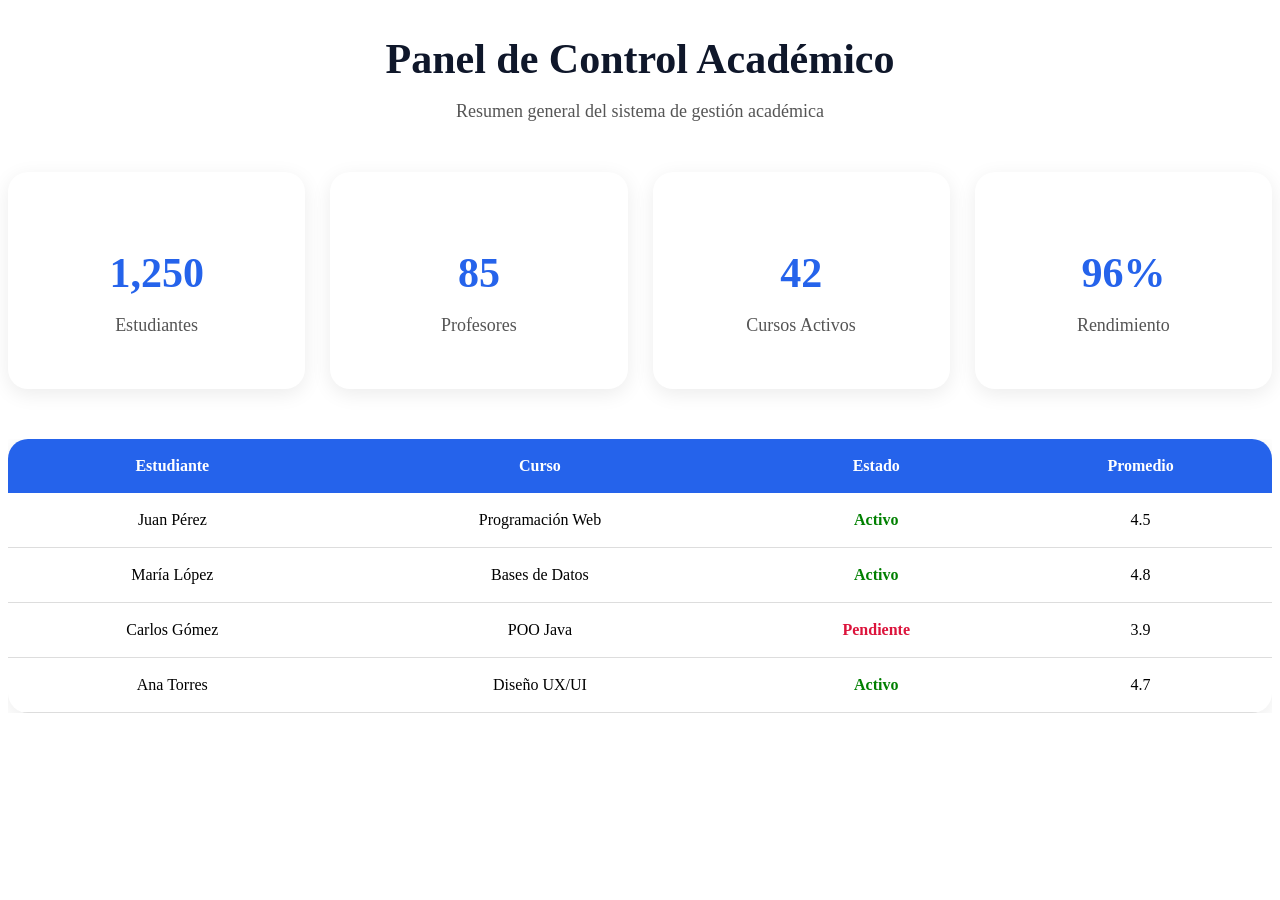
==== dashboard.html @ bc74f854 "feat:The dashboard section was added to the page" ====
<!DOCTYPE html>
<html lang="en">
<head>
    <meta charset="UTF-8">
    <meta name="viewport" content="width=device-width, initial-scale=1.0">
    <title>dashboard</title>
    <link rel="stylesheet" href="css/dashboard.css">
</head>
<body>
     <div class="dashboard-header">
        <h2>Panel de Control Académico</h2>
        <p>Resumen general del sistema de gestión académica</p>
    </div>

    <div class="dashboard-cards">

        <div class="dashboard-card">
            <h3>1,250</h3>
            <p>Estudiantes</p>
        </div>

        <div class="dashboard-card">
            <h3>85</h3>
            <p>Profesores</p>
        </div>

        <div class="dashboard-card">
            <h3>42</h3>
            <p>Cursos Activos</p>
        </div>

        <div class="dashboard-card">
            <h3>96%</h3>
            <p>Rendimiento</p>
        </div>

    </div>

    <div class="dashboard-table-container">

        <table class="dashboard-table">

            <thead>
                <tr>
                    <th>Estudiante</th>
                    <th>Curso</th>
                    <th>Estado</th>
                    <th>Promedio</th>
                </tr>
            </thead>

            <tbody>

                <tr>
                    <td>Juan Pérez</td>
                    <td>Programación Web</td>
                    <td class="active">Activo</td>
                    <td>4.5</td>
                </tr>

                <tr>
                    <td>María López</td>
                    <td>Bases de Datos</td>
                    <td class="active">Activo</td>
                    <td>4.8</td>
                </tr>

                <tr>
                    <td>Carlos Gómez</td>
                    <td>POO Java</td>
                    <td class="inactive">Pendiente</td>
                    <td>3.9</td>
                </tr>

                <tr>
                    <td>Ana Torres</td>
                    <td>Diseño UX/UI</td>
                    <td class="active">Activo</td>
                    <td>4.7</td>
                </tr>

            </tbody>

        </table>

    </div>
</body>
</html>
---- css/dashboard.css ----
/* DASHBOARD */

.dashboard{
    width: 100%;
    padding: 90px 8%;
    background: #eef4ff;
}

.dashboard-header{
    text-align: center;
    margin-bottom: 50px;
}

.dashboard-header h2{
    font-size: 42px;
    color: #0f172a;
    margin-bottom: 10px;
}

.dashboard-header p{
    color: #555;
    font-size: 18px;
}

.dashboard-cards{
    display: grid;
    grid-template-columns: repeat(auto-fit, minmax(220px,1fr));
    gap: 25px;
    margin-bottom: 50px;
}

.dashboard-card{
    background: white;
    padding: 35px;
    border-radius: 20px;
    text-align: center;
    box-shadow: 0px 5px 20px rgba(0,0,0,0.08);
    transition: 0.3s;
}

.dashboard-card:hover{
    transform: translateY(-8px);
}

.dashboard-card h3{
    font-size: 42px;
    color: #2563eb;
    margin-bottom: 10px;
}

.dashboard-card p{
    color: #555;
    font-size: 18px;
}

/* TABLA */

.dashboard-table-container{
    overflow-x: auto;
}

.dashboard-table{
    width: 100%;
    border-collapse: collapse;
    background: white;
    border-radius: 20px;
    overflow: hidden;
    box-shadow: 0px 5px 20px rgba(0,0,0,0.08);
}

.dashboard-table thead{
    background: #2563eb;
    color: white;
}

.dashboard-table th,
.dashboard-table td{
    padding: 18px;
    text-align: center;
}

.dashboard-table tbody tr{
    border-bottom: 1px solid #ddd;
    transition: 0.3s;
}

.dashboard-table tbody tr:hover{
    background: #f1f5ff;
}

.active{
    color: green;
    font-weight: bold;
}

.inactive{
    color: crimson;
    font-weight: bold;
}

/* RESPONSIVE */

@media(max-width:768px){

    .dashboard-header h2{
        font-size: 32px;
    }

    .dashboard-card h3{
        font-size: 32px;
    }

}
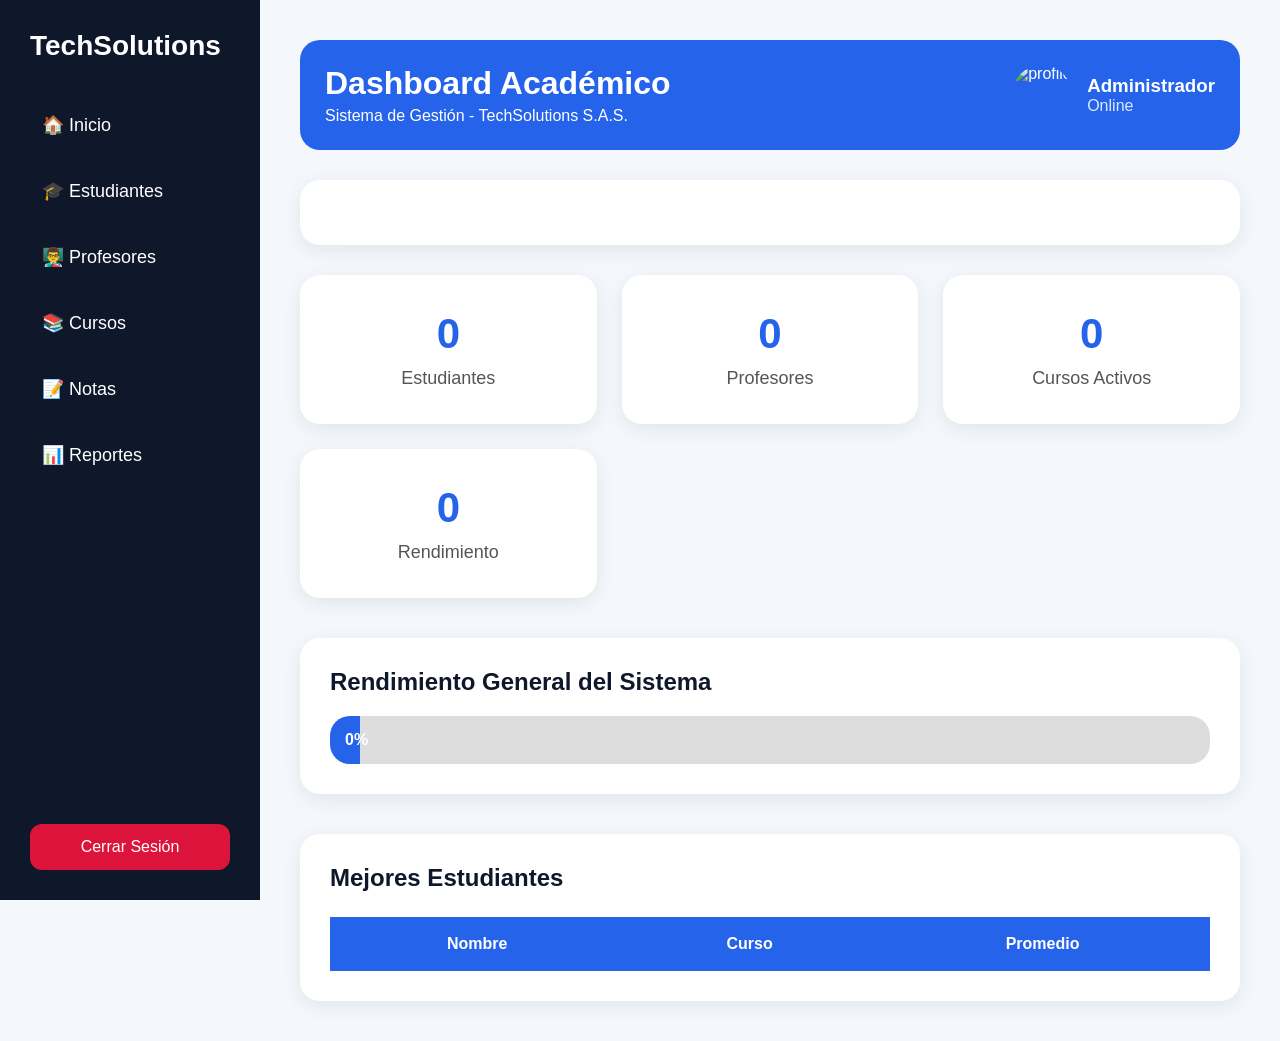
==== commit a6193efb: "feat:Some JavaScript functions were created on the dashboard" ====
--- a/dashboard.html
+++ b/dashboard.html
@@ -1,88 +1,172 @@
 <!DOCTYPE html>
-<html lang="en">
+<html lang="es">
+
 <head>
+
     <meta charset="UTF-8">
     <meta name="viewport" content="width=device-width, initial-scale=1.0">
-    <title>dashboard</title>
+
+    <title>Dashboard | TechSolutions S.A.S.</title>
+
     <link rel="stylesheet" href="css/dashboard.css">
+
 </head>
+
 <body>
-     <div class="dashboard-header">
-        <h2>Panel de Control Académico</h2>
-        <p>Resumen general del sistema de gestión académica</p>
-    </div>
 
-    <div class="dashboard-cards">
+    <!-- SIDEBAR -->
 
-        <div class="dashboard-card">
-            <h3>1,250</h3>
-            <p>Estudiantes</p>
+    <aside class="sidebar">
+
+        <div>
+
+            <h2>TechSolutions</h2>
+
+            <ul>
+
+                <li><a href="#">🏠 Inicio</a></li>
+                <li><a href="#">🎓 Estudiantes</a></li>
+                <li><a href="#">👨‍🏫 Profesores</a></li>
+                <li><a href="#">📚 Cursos</a></li>
+                <li><a href="#">📝 Notas</a></li>
+                <li><a href="#">📊 Reportes</a></li>
+
+            </ul>
+
         </div>
 
-        <div class="dashboard-card">
-            <h3>85</h3>
-            <p>Profesores</p>
-        </div>
+        <a href="#" class="logout">Cerrar Sesión</a>
 
-        <div class="dashboard-card">
-            <h3>42</h3>
-            <p>Cursos Activos</p>
-        </div>
+    </aside>
 
-        <div class="dashboard-card">
-            <h3>96%</h3>
-            <p>Rendimiento</p>
-        </div>
 
-    </div>
+    <!-- MAIN CONTENT -->
 
-    <div class="dashboard-table-container">
+    <main class="main-content">
 
-        <table class="dashboard-table">
+        <!-- TOPBAR -->
 
-            <thead>
-                <tr>
-                    <th>Estudiante</th>
-                    <th>Curso</th>
-                    <th>Estado</th>
-                    <th>Promedio</th>
-                </tr>
-            </thead>
+        <header class="topbar">
 
-            <tbody>
+            <div>
+                <h1>Dashboard Académico</h1>
+                <p>Sistema de Gestión - TechSolutions S.A.S.</p>
+            </div>
 
-                <tr>
-                    <td>Juan Pérez</td>
-                    <td>Programación Web</td>
-                    <td class="active">Activo</td>
-                    <td>4.5</td>
-                </tr>
+            <div class="profile">
 
-                <tr>
-                    <td>María López</td>
-                    <td>Bases de Datos</td>
-                    <td class="active">Activo</td>
-                    <td>4.8</td>
-                </tr>
+                <img src="https://i.pravatar.cc/100" alt="profile">
 
-                <tr>
-                    <td>Carlos Gómez</td>
-                    <td>POO Java</td>
-                    <td class="inactive">Pendiente</td>
-                    <td>3.9</td>
-                </tr>
+                <div>
+                    <h3>Administrador</h3>
+                    <span>Online</span>
+                </div>
 
-                <tr>
-                    <td>Ana Torres</td>
-                    <td>Diseño UX/UI</td>
-                    <td class="active">Activo</td>
-                    <td>4.7</td>
-                </tr>
+            </div>
 
-            </tbody>
+        </header>
 
-        </table>
 
-    </div>
+        <!-- INFO PANEL -->
+
+        <section class="info-panel">
+
+            <h3 id="fecha"></h3>
+
+            <p id="mensaje"></p>
+
+            <h3 id="reloj"></h3>
+
+        </section>
+
+
+        <!-- CARDS -->
+
+        <section class="cards">
+
+            <div class="card">
+
+                <h2 class="number" data-target="1250">0</h2>
+
+                <p>Estudiantes</p>
+
+            </div>
+
+            <div class="card">
+
+                <h2 class="number" data-target="85">0</h2>
+
+                <p>Profesores</p>
+
+            </div>
+
+            <div class="card">
+
+                <h2 class="number" data-target="42">0</h2>
+
+                <p>Cursos Activos</p>
+
+            </div>
+
+            <div class="card">
+
+                <h2 class="number" data-target="96">0</h2>
+
+                <p>Rendimiento</p>
+
+            </div>
+
+        </section>
+
+
+        <!-- PROGRESS -->
+
+        <section class="progress-section">
+
+            <h2>Rendimiento General del Sistema</h2>
+
+            <div class="progress-container">
+
+                <div class="progress-bar" id="barra">
+                    0%
+                </div>
+
+            </div>
+
+        </section>
+
+
+        <!-- TABLE -->
+
+        <section class="table-section">
+
+            <h2>Mejores Estudiantes</h2>
+
+            <table>
+
+                <thead>
+
+                    <tr>
+                        <th>Nombre</th>
+                        <th>Curso</th>
+                        <th>Promedio</th>
+                    </tr>
+
+                </thead>
+
+                <tbody id="tabla-estudiantes">
+
+                </tbody>
+
+            </table>
+
+        </section>
+
+    </main>
+
+
+    <script src="js/dasboard.js"></script>
+
 </body>
+
 </html>
--- a/css/dashboard.css
+++ b/css/dashboard.css
@@ -1,113 +1,244 @@
-/* DASHBOARD */
-
-.dashboard{
-    width: 100%;
-    padding: 90px 8%;
-    background: #eef4ff;
-}
-
-.dashboard-header{
-    text-align: center;
-    margin-bottom: 50px;
-}
-
-.dashboard-header h2{
-    font-size: 42px;
-    color: #0f172a;
-    margin-bottom: 10px;
-}
-
-.dashboard-header p{
+*{
+    margin: 0;
+    padding: 0;
+    box-sizing: border-box;
+    font-family: Arial, Helvetica, sans-serif;
+}
+
+body{
+    display: flex;
+    background: #f4f7fb;
+}
+
+/* SIDEBAR */
+
+.sidebar{
+    width: 260px;
+    height: 100vh;
+    background: #0f172a;
+    padding: 30px;
+    position: fixed;
+    display: flex;
+    flex-direction: column;
+    justify-content: space-between;
+}
+
+.sidebar h2{
+    color: white;
+    margin-bottom: 40px;
+    font-size: 28px;
+}
+
+.sidebar ul{
+    list-style: none;
+}
+
+.sidebar ul li{
+    margin: 20px 0;
+}
+
+.sidebar ul li a{
+    text-decoration: none;
+    color: white;
+    font-size: 18px;
+    transition: 0.3s;
+    display: block;
+    padding: 12px;
+    border-radius: 10px;
+}
+
+.sidebar ul li a:hover{
+    background: #2563eb;
+}
+
+.logout{
+    background: crimson;
+    color: white;
+    text-decoration: none;
+    padding: 14px;
+    border-radius: 12px;
+    text-align: center;
+    transition: 0.3s;
+}
+
+.logout:hover{
+    background: rgb(180, 0, 36);
+}
+
+/* MAIN */
+
+.main-content{
+    margin-left: 260px;
+    width: calc(100% - 260px);
+    padding: 40px;
+}
+
+/* TOPBAR */
+
+.topbar{
+    background: #2563eb;
+    color: white;
+    padding: 25px;
+    border-radius: 20px;
+    display: flex;
+    justify-content: space-between;
+    align-items: center;
+    margin-bottom: 30px;
+    transition: 1s;
+}
+
+.topbar p{
+    margin-top: 5px;
+}
+
+.profile{
+    display: flex;
+    align-items: center;
+    gap: 15px;
+}
+
+.profile img{
+    width: 60px;
+    height: 60px;
+    border-radius: 50%;
+}
+
+.profile span{
+    color: #dbeafe;
+}
+
+/* INFO PANEL */
+
+.info-panel{
+    background: white;
+    padding: 25px;
+    border-radius: 20px;
+    margin-bottom: 30px;
+    box-shadow: 0px 5px 20px rgba(0,0,0,0.08);
+}
+
+.info-panel p{
+    margin: 15px 0;
     color: #555;
     font-size: 18px;
 }
 
-.dashboard-cards{
+/* CARDS */
+
+.cards{
     display: grid;
     grid-template-columns: repeat(auto-fit, minmax(220px,1fr));
     gap: 25px;
-    margin-bottom: 50px;
-}
-
-.dashboard-card{
+    margin-bottom: 40px;
+}
+
+.card{
     background: white;
     padding: 35px;
     border-radius: 20px;
-    text-align: center;
-    box-shadow: 0px 5px 20px rgba(0,0,0,0.08);
-    transition: 0.3s;
-}
-
-.dashboard-card:hover{
+    box-shadow: 0px 5px 20px rgba(0,0,0,0.08);
+    transition: 0.3s;
+    text-align: center;
+}
+
+.card:hover{
     transform: translateY(-8px);
 }
 
-.dashboard-card h3{
+.card h2{
+    color: #2563eb;
     font-size: 42px;
-    color: #2563eb;
     margin-bottom: 10px;
 }
 
-.dashboard-card p{
+.card p{
     color: #555;
     font-size: 18px;
 }
 
-/* TABLA */
-
-.dashboard-table-container{
-    overflow-x: auto;
-}
-
-.dashboard-table{
+/* PROGRESS */
+
+.progress-section{
+    background: white;
+    padding: 30px;
+    border-radius: 20px;
+    margin-bottom: 40px;
+    box-shadow: 0px 5px 20px rgba(0,0,0,0.08);
+}
+
+.progress-section h2{
+    margin-bottom: 20px;
+    color: #0f172a;
+}
+
+.progress-container{
+    width: 100%;
+    background: #ddd;
+    border-radius: 20px;
+    overflow: hidden;
+}
+
+.progress-bar{
+    width: 0%;
+    padding: 15px;
+    background: #2563eb;
+    color: white;
+    text-align: center;
+    font-weight: bold;
+    transition: 0.3s;
+}
+
+/* TABLE */
+
+.table-section{
+    background: white;
+    padding: 30px;
+    border-radius: 20px;
+    box-shadow: 0px 5px 20px rgba(0,0,0,0.08);
+}
+
+.table-section h2{
+    margin-bottom: 25px;
+    color: #0f172a;
+}
+
+table{
     width: 100%;
     border-collapse: collapse;
-    background: white;
-    border-radius: 20px;
-    overflow: hidden;
-    box-shadow: 0px 5px 20px rgba(0,0,0,0.08);
-}
-
-.dashboard-table thead{
-    background: #2563eb;
-    color: white;
-}
-
-.dashboard-table th,
-.dashboard-table td{
+}
+
+table th{
+    background: #2563eb;
+    color: white;
+}
+
+table th,
+table td{
     padding: 18px;
     text-align: center;
 }
 
-.dashboard-table tbody tr{
-    border-bottom: 1px solid #ddd;
-    transition: 0.3s;
-}
-
-.dashboard-table tbody tr:hover{
+table tr:nth-child(even){
     background: #f1f5ff;
 }
 
-.active{
-    color: green;
-    font-weight: bold;
-}
-
-.inactive{
-    color: crimson;
-    font-weight: bold;
-}
-
 /* RESPONSIVE */
 
-@media(max-width:768px){
-
-    .dashboard-header h2{
-        font-size: 32px;
+@media(max-width:900px){
+
+    .sidebar{
+        display: none;
     }
 
-    .dashboard-card h3{
-        font-size: 32px;
+    .main-content{
+        width: 100%;
+        margin-left: 0;
     }
 
+    .topbar{
+        flex-direction: column;
+        gap: 20px;
+        text-align: center;
+    }
+
 }
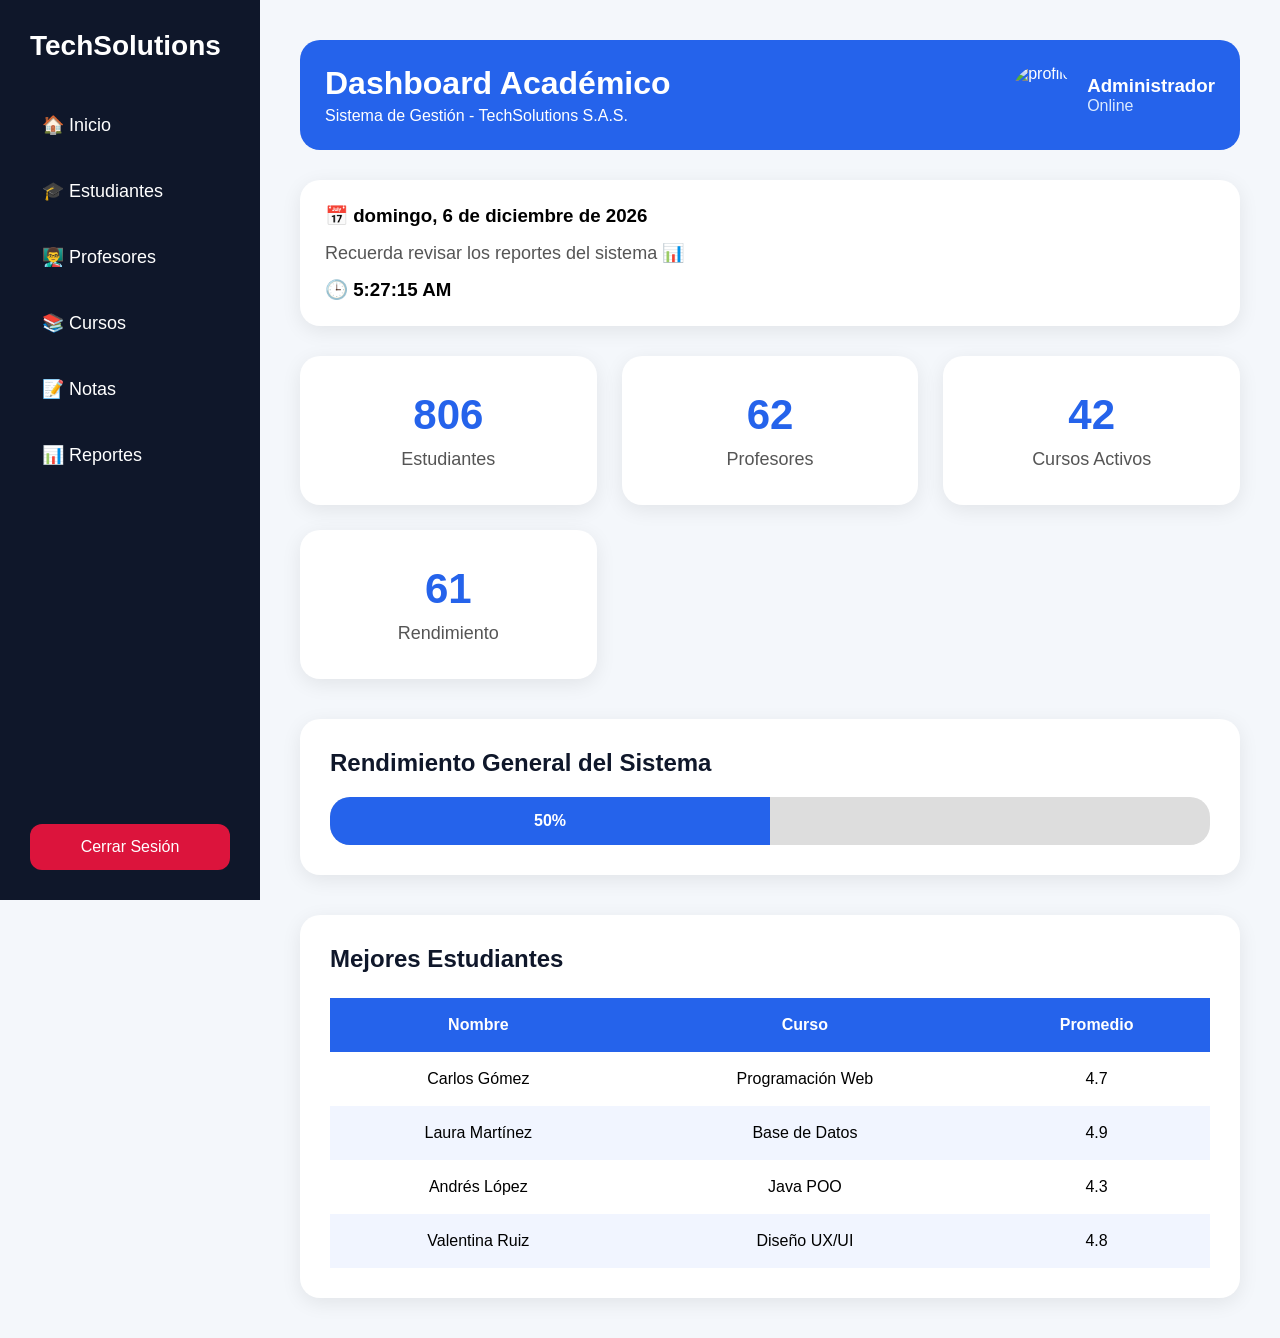
==== commit bdc5e77f: "fix:The script name has been corrected" ====
--- a/dashboard.html
+++ b/dashboard.html
@@ -165,7 +165,7 @@
     </main>
 
 
-    <script src="js/dasboard.js"></script>
+    <script src="js/das.js"></script>
 
 </body>
 
